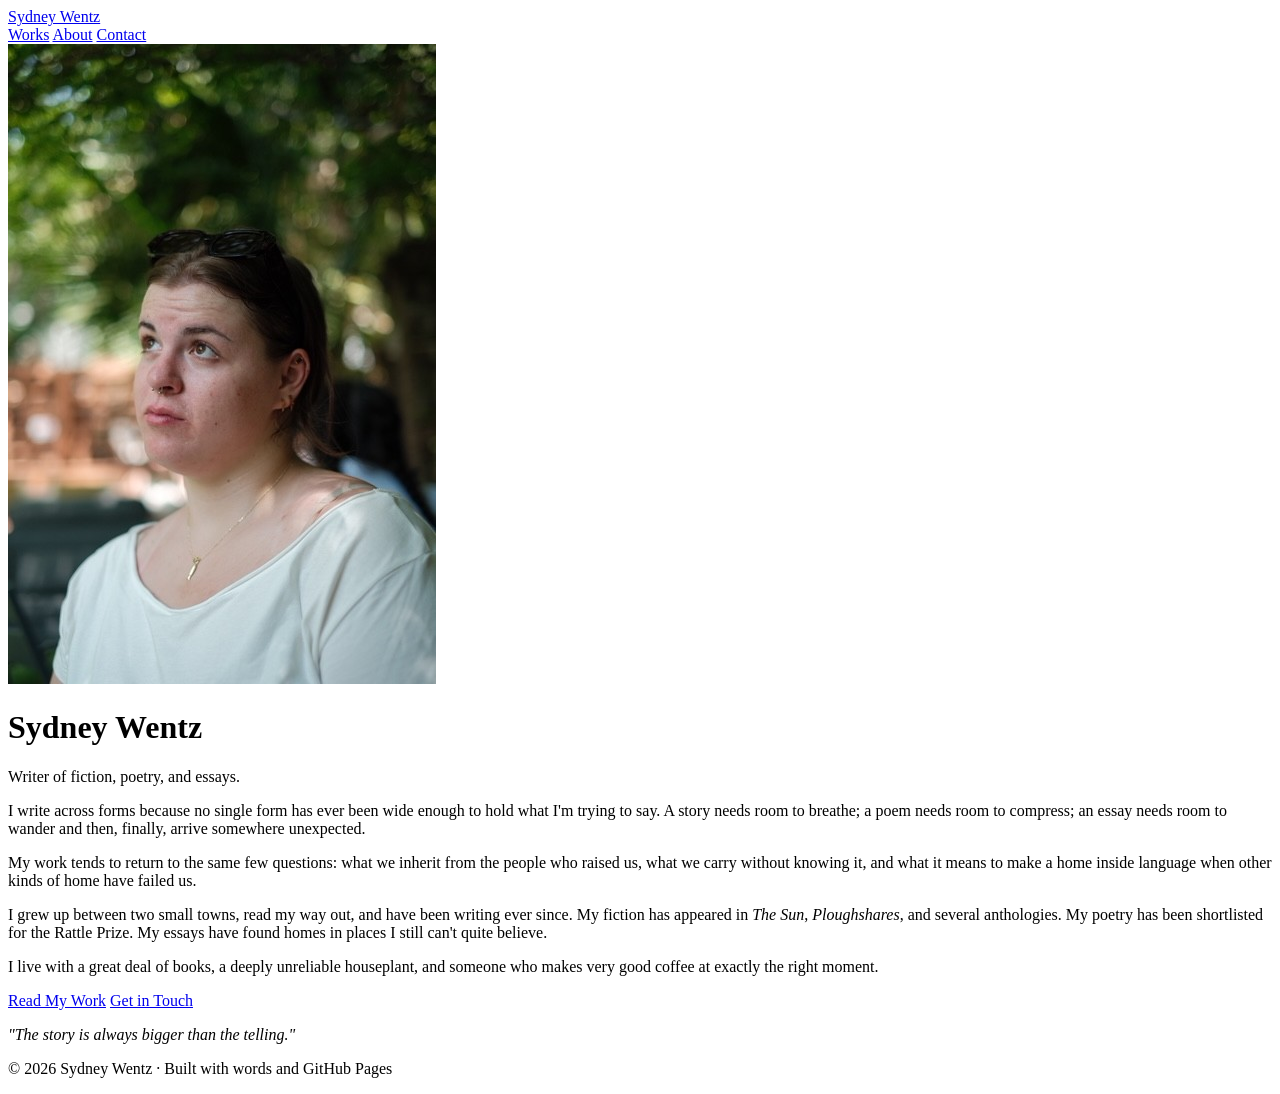
==== about.html @ af8fa5f4 "Add files via upload" ====
<!DOCTYPE html>
<html lang="en">
<head>
  <meta charset="UTF-8" />
  <meta name="viewport" content="width=device-width, initial-scale=1.0" />
  <title>About — Sydney Wentz</title>
  <link rel="preconnect" href="https://fonts.googleapis.com" />
  <link href="https://fonts.googleapis.com/css2?family=Cormorant+Garamond:ital,wght@0,300;0,400;0,600;1,300;1,400&family=Lato:wght@300;400&display=swap" rel="stylesheet" />
  <link rel="stylesheet" href="css/style.css" />
</head>
<body>

  <nav class="nav">
    <a href="index.html" class="nav-name">Sydney Wentz</a>
    <div class="nav-links">
      <a href="works.html">Works</a>
      <a href="about.html" class="active">About</a>
      <a href="mailto:swentz702@icloud.com">Contact</a>
    </div>
  </nav>

  <main class="about-page">
    <div class="about-portrait">
      <div class="portrait-placeholder" aria-label="Portrait of Sydney Wentz">
        <span class="portrait-initial">
          <img src="about_image.jpg">
        </span>
      </div>
    </div>

    <div class="about-text">
      <h1 class="about-name">Sydney Wentz</h1>
      <p class="about-tagline">Writer of fiction, poetry, and essays.</p>

      <p>I write across forms because no single form has ever been wide enough to hold what I'm trying to say. A story needs room to breathe; a poem needs room to compress; an essay needs room to wander and then, finally, arrive somewhere unexpected.</p>

      <p>My work tends to return to the same few questions: what we inherit from the people who raised us, what we carry without knowing it, and what it means to make a home inside language when other kinds of home have failed us.</p>

      <p>I grew up between two small towns, read my way out, and have been writing ever since. My fiction has appeared in <em>The Sun</em>, <em>Ploughshares</em>, and several anthologies. My poetry has been shortlisted for the Rattle Prize. My essays have found homes in places I still can't quite believe.</p>

      <p>I live with a great deal of books, a deeply unreliable houseplant, and someone who makes very good coffee at exactly the right moment.</p>

      <div class="about-links">
        <a href="works.html" class="btn">Read My Work</a>
        <a href="mailto:swentz702@icloud.com" class="btn btn-ghost">Get in Touch</a>
      </div>
    </div>
  </main>

  <footer class="footer">
    <p class="footer-quote"><em>"The story is always bigger than the telling."</em></p>
    <p class="footer-copy">© 2026 Sydney Wentz · Built with words and GitHub Pages</p>
  </footer>

</body>
</html>
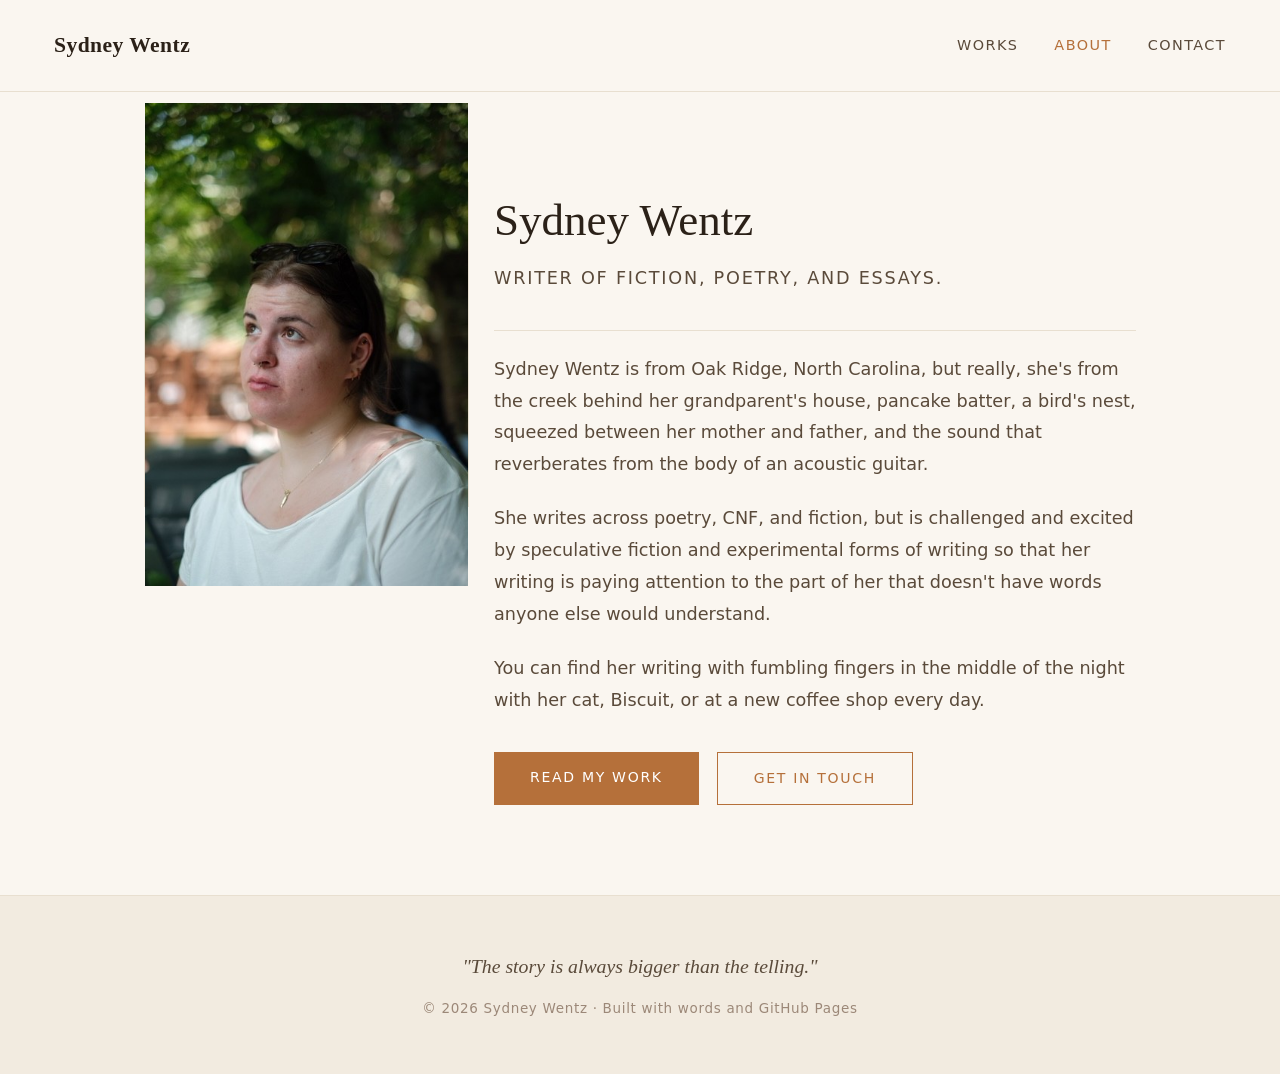
==== commit c32cab4c: "Update about.html Added BIO" ====
--- a/about.html
+++ b/about.html
@@ -32,13 +32,11 @@
       <h1 class="about-name">Sydney Wentz</h1>
       <p class="about-tagline">Writer of fiction, poetry, and essays.</p>
 
-      <p>I write across forms because no single form has ever been wide enough to hold what I'm trying to say. A story needs room to breathe; a poem needs room to compress; an essay needs room to wander and then, finally, arrive somewhere unexpected.</p>
+      <p>Sydney Wentz is from Oak Ridge, North Carolina, but really, she's from the creek behind her grandparent's house, pancake batter, a bird's nest, squeezed between her mother and father, and the sound that reverberates from the body of an acoustic guitar.</p>
 
-      <p>My work tends to return to the same few questions: what we inherit from the people who raised us, what we carry without knowing it, and what it means to make a home inside language when other kinds of home have failed us.</p>
+      <p>She writes across poetry, CNF, and fiction, but is challenged and excited by speculative fiction and experimental forms of writing so that her writing is paying attention to the part of her that doesn't have words anyone else would understand.</p>
 
-      <p>I grew up between two small towns, read my way out, and have been writing ever since. My fiction has appeared in <em>The Sun</em>, <em>Ploughshares</em>, and several anthologies. My poetry has been shortlisted for the Rattle Prize. My essays have found homes in places I still can't quite believe.</p>
-
-      <p>I live with a great deal of books, a deeply unreliable houseplant, and someone who makes very good coffee at exactly the right moment.</p>
+      <p>You can find her writing with fumbling fingers in the middle of the night with her cat, Biscuit, or at a new coffee shop every day.</p>
 
       <div class="about-links">
         <a href="works.html" class="btn">Read My Work</a>
--- a/css/style.css
+++ b/css/style.css
@@ -0,0 +1,610 @@
+/* ─── TOKENS ────────────────────────────────────────────── */
+:root {
+  --ink:       #2b2118;
+  --ink-soft:  #5a4a3a;
+  --ink-faint: #9c8878;
+  --paper:     #faf6f0;
+  --paper-mid: #f2ebe0;
+  --paper-dark:#e8dfd0;
+  --amber:     #b5703a;
+  --amber-pale:#f0e0cc;
+  --serif:     'Cormorant Garamond', Georgia, serif;
+  --sans:      'Lato', system-ui, sans-serif;
+  --max:       740px;
+  --wide:      1100px;
+}
+
+/* ─── RESET ─────────────────────────────────────────────── */
+*, *::before, *::after { box-sizing: border-box; margin: 0; padding: 0; }
+html { font-size: 18px; scroll-behavior: smooth; }
+
+body {
+  background: var(--paper);
+  color: var(--ink);
+  font-family: var(--sans);
+  font-weight: 300;
+  line-height: 1.7;
+  -webkit-font-smoothing: antialiased;
+}
+
+a { color: inherit; text-decoration: none; }
+img { max-width: 100%; display: block; }
+
+/* ─── NAV ────────────────────────────────────────────────── */
+.nav {
+  display: flex;
+  align-items: center;
+  justify-content: space-between;
+  padding: 1.5rem 3rem;
+  border-bottom: 1px solid var(--paper-dark);
+  position: sticky;
+  top: 0;
+  background: rgba(250, 246, 240, 0.95);
+  backdrop-filter: blur(8px);
+  z-index: 100;
+}
+
+.nav-name {
+  font-family: var(--serif);
+  font-size: 1.2rem;
+  font-weight: 600;
+  letter-spacing: 0.02em;
+  color: var(--ink);
+  transition: color .2s;
+}
+.nav-name:hover { color: var(--amber); }
+
+.nav-links {
+  display: flex;
+  gap: 2rem;
+}
+.nav-links a {
+  font-family: var(--sans);
+  font-size: 0.8rem;
+  font-weight: 400;
+  letter-spacing: 0.1em;
+  text-transform: uppercase;
+  color: var(--ink-soft);
+  transition: color .2s;
+}
+.nav-links a:hover,
+.nav-links a.active { color: var(--amber); }
+
+/* ─── HERO ───────────────────────────────────────────────── */
+.hero {
+  min-height: 85vh;
+  display: flex;
+  flex-direction: column;
+  justify-content: center;
+  align-items: flex-start;
+  padding: 6rem 3rem 4rem;
+  max-width: var(--wide);
+  margin: 0 auto;
+}
+
+.hero-eyebrow {
+  font-family: var(--sans);
+  font-size: 0.75rem;
+  letter-spacing: 0.18em;
+  text-transform: uppercase;
+  color: var(--amber);
+  margin-bottom: 1.5rem;
+}
+
+.hero-title {
+  font-family: var(--serif);
+  font-size: clamp(3rem, 7vw, 6rem);
+  font-weight: 300;
+  line-height: 1.08;
+  color: var(--ink);
+  margin-bottom: 1.5rem;
+}
+
+.hero-title em {
+  font-style: italic;
+  color: var(--amber);
+}
+
+.hero-sub {
+  font-size: 1.05rem;
+  color: var(--ink-soft);
+  max-width: 38ch;
+  margin-bottom: 2.5rem;
+  line-height: 1.7;
+}
+
+.hero-ornament {
+  display: flex;
+  align-items: center;
+  gap: 1rem;
+  margin-top: 4rem;
+  width: 100%;
+  max-width: 400px;
+}
+.ornament-line {
+  flex: 1;
+  height: 1px;
+  background: var(--paper-dark);
+}
+.ornament-leaf {
+  color: var(--amber);
+  font-size: 1.2rem;
+}
+
+/* ─── BUTTONS ────────────────────────────────────────────── */
+.btn {
+  display: inline-block;
+  padding: 0.75rem 2rem;
+  background: var(--amber);
+  color: #fff;
+  font-family: var(--sans);
+  font-size: 0.78rem;
+  letter-spacing: 0.12em;
+  text-transform: uppercase;
+  font-weight: 400;
+  transition: background .2s, transform .1s;
+}
+.btn:hover { background: var(--ink); transform: translateY(-1px); }
+
+.btn-ghost {
+  background: transparent;
+  color: var(--amber);
+  border: 1px solid var(--amber);
+}
+.btn-ghost:hover { background: var(--amber); color: #fff; }
+
+/* ─── SECTION LABEL ──────────────────────────────────────── */
+.section-label {
+  font-family: var(--sans);
+  font-size: 0.72rem;
+  letter-spacing: 0.2em;
+  text-transform: uppercase;
+  color: var(--ink-faint);
+  margin-bottom: 2.5rem;
+  padding-bottom: 1rem;
+  border-bottom: 1px solid var(--paper-dark);
+}
+
+/* ─── FEATURED CARDS ─────────────────────────────────────── */
+.featured {
+  max-width: var(--wide);
+  margin: 0 auto;
+  padding: 5rem 3rem;
+}
+
+.card-grid {
+  display: grid;
+  grid-template-columns: repeat(auto-fit, minmax(280px, 1fr));
+  gap: 2px;
+}
+
+.card {
+  display: flex;
+  flex-direction: column;
+  padding: 2.5rem;
+  background: var(--paper-mid);
+  border: 1px solid var(--paper-dark);
+  transition: background .2s, transform .2s;
+  cursor: pointer;
+}
+
+.card:hover {
+  background: var(--amber-pale);
+  transform: translateY(-3px);
+}
+
+.card-genre {
+  font-family: var(--sans);
+  font-size: 0.68rem;
+  letter-spacing: 0.18em;
+  text-transform: uppercase;
+  color: var(--amber);
+  margin-bottom: 1rem;
+}
+
+.card-title {
+  font-family: var(--serif);
+  font-size: 1.5rem;
+  font-weight: 400;
+  line-height: 1.2;
+  margin-bottom: 1rem;
+  color: var(--ink);
+}
+
+.card-excerpt {
+  font-size: 0.9rem;
+  color: var(--ink-soft);
+  line-height: 1.65;
+  flex: 1;
+}
+
+.card-read {
+  display: block;
+  margin-top: 1.5rem;
+  font-size: 0.8rem;
+  letter-spacing: 0.08em;
+  color: var(--amber);
+  font-weight: 400;
+}
+
+/* ─── GENRES STRIP ───────────────────────────────────────── */
+.genres-strip {
+  display: flex;
+  align-items: center;
+  justify-content: center;
+  gap: 3rem;
+  padding: 4rem 3rem;
+  background: var(--ink);
+}
+
+.genre-item {
+  display: flex;
+  flex-direction: column;
+  align-items: center;
+  gap: 0.4rem;
+  transition: transform .2s;
+}
+.genre-item:hover { transform: translateY(-2px); }
+
+.genre-name {
+  font-family: var(--serif);
+  font-size: 1.4rem;
+  color: var(--paper);
+  font-weight: 300;
+  letter-spacing: 0.02em;
+}
+
+.genre-count {
+  font-family: var(--sans);
+  font-size: 0.68rem;
+  color: var(--amber);
+  letter-spacing: 0.12em;
+  text-transform: uppercase;
+}
+
+.genre-divider {
+  color: var(--amber);
+  font-size: 1rem;
+  opacity: 0.6;
+}
+
+/* ─── PAGE HEADER ────────────────────────────────────────── */
+.page-header {
+  max-width: var(--wide);
+  margin: 0 auto;
+  padding: 5rem 3rem 3rem;
+  border-bottom: 1px solid var(--paper-dark);
+}
+
+.page-title {
+  font-family: var(--serif);
+  font-size: clamp(2.5rem, 5vw, 4rem);
+  font-weight: 300;
+  line-height: 1.1;
+  margin-bottom: 0.5rem;
+}
+
+.page-sub {
+  color: var(--ink-soft);
+  font-size: 1rem;
+}
+
+/* ─── FILTER BAR ─────────────────────────────────────────── */
+.filter-bar {
+  max-width: var(--wide);
+  margin: 0 auto;
+  padding: 1.5rem 3rem;
+  display: flex;
+  gap: 0.5rem;
+  border-bottom: 1px solid var(--paper-dark);
+}
+
+.filter-btn {
+  background: none;
+  border: 1px solid var(--paper-dark);
+  padding: 0.4rem 1rem;
+  font-family: var(--sans);
+  font-size: 0.72rem;
+  letter-spacing: 0.1em;
+  text-transform: uppercase;
+  color: var(--ink-soft);
+  cursor: pointer;
+  transition: all .15s;
+}
+.filter-btn:hover,
+.filter-btn.active {
+  background: var(--amber);
+  border-color: var(--amber);
+  color: #fff;
+}
+
+/* ─── WORKS LIST ─────────────────────────────────────────── */
+.works-list {
+  max-width: var(--wide);
+  margin: 0 auto;
+  padding: 0 3rem 5rem;
+}
+
+.work-row {
+  display: grid;
+  grid-template-columns: 10rem 1fr auto;
+  gap: 2rem;
+  align-items: start;
+  padding: 2.5rem 0;
+  border-bottom: 1px solid var(--paper-dark);
+  transition: background .15s;
+}
+
+.work-row[style*="display: none"] { display: none !important; }
+
+.work-meta {
+  display: flex;
+  flex-direction: column;
+  gap: 0.3rem;
+  padding-top: 0.2rem;
+}
+
+.work-genre {
+  font-family: var(--sans);
+  font-size: 0.68rem;
+  letter-spacing: 0.15em;
+  text-transform: uppercase;
+  color: var(--amber);
+}
+
+.work-date {
+  font-size: 0.8rem;
+  color: var(--ink-faint);
+}
+
+.work-title {
+  font-family: var(--serif);
+  font-size: 1.4rem;
+  font-weight: 400;
+  margin-bottom: 0.5rem;
+}
+.work-title a {
+  transition: color .2s;
+}
+.work-title a:hover { color: var(--amber); }
+
+.work-desc {
+  font-size: 0.9rem;
+  color: var(--ink-soft);
+  line-height: 1.65;
+  max-width: 52ch;
+}
+
+.work-read {
+  font-size: 0.8rem;
+  color: var(--amber);
+  white-space: nowrap;
+  padding-top: 0.25rem;
+  transition: color .2s;
+}
+.work-read:hover { color: var(--ink); }
+
+/* ─── ABOUT PAGE ─────────────────────────────────────────── */
+.about-page {
+  max-width: var(--wide);
+  margin: 0 auto;
+  padding: 5rem 3rem;
+  display: grid;
+  grid-template-columns: 260px 1fr;
+  gap: 5rem;
+  align-items: start;
+}
+
+.portrait-placeholder {
+  width: 325px;
+  height: 325px;
+  background: var(--paper-dark);
+  display: flex;
+  align-items: center;
+  justify-content: center;
+  border: 1px solid var(--paper-dark);
+}
+
+.portrait-initial {
+  font-family: var(--serif);
+  font-size: 5rem;
+  color: var(--ink-faint);
+  font-style: italic;
+}
+
+.about-name {
+  font-family: var(--serif);
+  font-size: 2.5rem;
+  font-weight: 300;
+  margin-bottom: 0.25rem;
+}
+
+.about-tagline {
+  color: var(--amber);
+  font-size: 0.85rem;
+  letter-spacing: 0.1em;
+  text-transform: uppercase;
+  margin-bottom: 2rem;
+  padding-bottom: 2rem;
+  border-bottom: 1px solid var(--paper-dark);
+}
+
+.about-text p {
+  color: var(--ink-soft);
+  margin-bottom: 1.25rem;
+  line-height: 1.8;
+  font-size: 0.98rem;
+}
+
+.about-links {
+  display: flex;
+  gap: 1rem;
+  margin-top: 2rem;
+}
+
+/* ─── READING PAGE ───────────────────────────────────────── */
+.reading-article {
+  max-width: var(--max);
+  margin: 0 auto;
+  padding: 4rem 2rem 6rem;
+}
+
+.reading-header {
+  text-align: center;
+  margin-bottom: 4rem;
+}
+
+.reading-genre {
+  display: inline-block;
+  font-family: var(--sans);
+  font-size: 0.68rem;
+  letter-spacing: 0.2em;
+  text-transform: uppercase;
+  color: var(--amber);
+  margin-bottom: 1.5rem;
+}
+
+.reading-title {
+  font-family: var(--serif);
+  font-size: clamp(2rem, 5vw, 3.2rem);
+  font-weight: 300;
+  line-height: 1.12;
+  margin-bottom: 1rem;
+}
+
+.reading-byline {
+  font-size: 0.85rem;
+  color: var(--ink-faint);
+  letter-spacing: 0.04em;
+}
+
+.reading-ornament {
+  color: var(--amber);
+  font-size: 1.4rem;
+  margin-top: 2rem;
+  opacity: 0.7;
+}
+
+.reading-body {
+  font-family: var(--serif);
+  font-size: 1.18rem;
+  line-height: 1.85;
+  color: var(--ink);
+}
+
+.reading-body p {
+  margin-bottom: 1.5rem;
+}
+
+.reading-body em { color: var(--amber); }
+
+/* Poetry specific */
+.reading-poetry p {
+  font-size: 1.1rem;
+  line-height: 1.6;
+}
+
+.poem-section {
+  margin-bottom: 3rem;
+}
+
+.poem-number {
+  font-family: var(--sans);
+  font-size: 0.72rem;
+  letter-spacing: 0.15em;
+  text-transform: uppercase;
+  color: var(--amber);
+  font-weight: 400;
+  margin-bottom: 1.2rem;
+}
+
+.reading-footer {
+  text-align: center;
+  margin-top: 4rem;
+  padding-top: 3rem;
+  border-top: 1px solid var(--paper-dark);
+}
+
+/* ─── FOOTER ─────────────────────────────────────────────── */
+.footer {
+  background: var(--paper-mid);
+  border-top: 1px solid var(--paper-dark);
+  text-align: center;
+  padding: 3rem;
+}
+
+.footer-quote {
+  font-family: var(--serif);
+  font-size: 1.1rem;
+  color: var(--ink-soft);
+  margin-bottom: 0.75rem;
+}
+
+.footer-copy {
+  font-size: 0.75rem;
+  color: var(--ink-faint);
+  letter-spacing: 0.05em;
+}
+
+/* ─── EMPTY STATE ────────────────────────────────────────── */
+.empty-note {
+  color: var(--ink-faint);
+  font-size: 0.9rem;
+  padding: 2rem 0;
+  font-style: italic;
+}
+.empty-note a { color: var(--amber); text-decoration: underline; }
+
+/* ─── PDF VIEWER ─────────────────────────────────────────── */
+.pdf-viewer {
+  margin: 2rem 0 3rem;
+  display: flex;
+  flex-direction: column;
+  align-items: center;
+  gap: 1rem;
+}
+
+.pdf-frame {
+  width: 100%;
+  height: 80vh;
+  min-height: 500px;
+  border: 1px solid var(--paper-dark);
+  background: var(--paper-mid);
+}
+
+.pdf-download {
+  font-family: var(--sans);
+  font-size: 0.78rem;
+  letter-spacing: 0.1em;
+  text-transform: uppercase;
+  color: var(--amber);
+  border: 1px solid var(--amber);
+  padding: 0.5rem 1.25rem;
+  transition: all .2s;
+}
+.pdf-download:hover {
+  background: var(--amber);
+  color: #fff;
+}
+
+/* ─── RESPONSIVE ─────────────────────────────────────────── */
+@media (max-width: 768px) {
+  .nav { padding: 1.2rem 1.5rem; }
+  .hero { padding: 4rem 1.5rem 3rem; min-height: 70vh; }
+  .featured { padding: 3rem 1.5rem; }
+  .genres-strip { flex-direction: column; gap: 2rem; }
+  .genre-divider { display: none; }
+  .page-header { padding: 3rem 1.5rem 2rem; }
+  .filter-bar { padding: 1rem 1.5rem; flex-wrap: wrap; }
+  .works-list { padding: 0 1.5rem 3rem; }
+  .work-row { grid-template-columns: 1fr; gap: 0.5rem; }
+  .work-read { justify-self: start; }
+  .about-page { grid-template-columns: 1fr; gap: 2rem; padding: 3rem 1.5rem; }
+  .portrait-placeholder { width: 140px; height: 170px; }
+  .about-links { flex-direction: column; }
+  .reading-article { padding: 3rem 1.5rem 4rem; }
+}
+
+@media (prefers-reduced-motion: reduce) {
+  * { transition: none !important; animation: none !important; }
+}
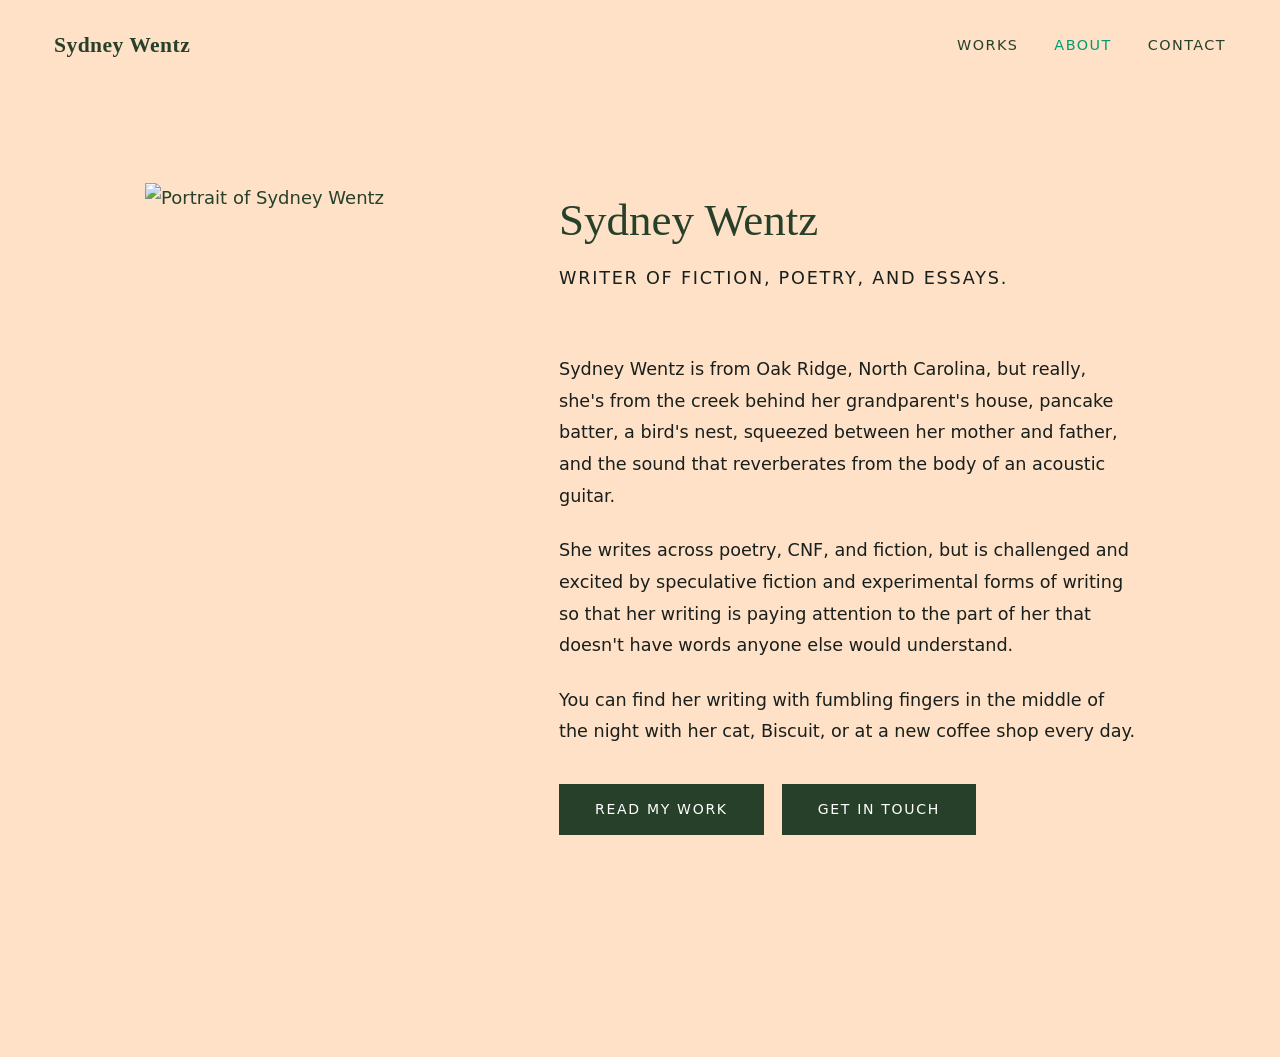
==== commit caa8fef9: "ASHKBJDFqaw" ====
--- a/about.html
+++ b/about.html
@@ -15,18 +15,16 @@
     <div class="nav-links">
       <a href="works.html">Works</a>
       <a href="about.html" class="active">About</a>
-      <a href="mailto:swentz702@icloud.com">Contact</a>
+      <a href="mailto:wentzs12@outlook.com">Contact</a>
     </div>
   </nav>
 
   <main class="about-page">
     <div class="about-portrait">
-      <div class="portrait-placeholder" aria-label="Portrait of Sydney Wentz">
-        <span class="portrait-initial">
-          <img src="about_image.jpg">
-        </span>
-      </div>
-    </div>
+  <div class="portrait-placeholder" aria-label="Portrait of Sydney Wentz">
+    <img src="about_image.jpeg" alt="Portrait of Sydney Wentz" />
+  </div>
+</div>
 
     <div class="about-text">
       <h1 class="about-name">Sydney Wentz</h1>
@@ -40,13 +38,12 @@
 
       <div class="about-links">
         <a href="works.html" class="btn">Read My Work</a>
-        <a href="mailto:swentz702@icloud.com" class="btn btn-ghost">Get in Touch</a>
+        <a href="mailto:wentzs12@outlook.com" class="btn">Get in Touch</a>
       </div>
     </div>
   </main>
 
   <footer class="footer">
-    <p class="footer-quote"><em>"The story is always bigger than the telling."</em></p>
     <p class="footer-copy">© 2026 Sydney Wentz · Built with words and GitHub Pages</p>
   </footer>
 
--- a/css/style.css
+++ b/css/style.css
@@ -1,13 +1,13 @@
 /* ─── TOKENS ────────────────────────────────────────────── */
 :root {
-  --ink:       #2b2118;
-  --ink-soft:  #5a4a3a;
-  --ink-faint: #9c8878;
-  --paper:     #faf6f0;
-  --paper-mid: #f2ebe0;
-  --paper-dark:#e8dfd0;
-  --amber:     #b5703a;
-  --amber-pale:#f0e0cc;
+  --ink:       #274029;
+  --ink-soft:  #0353A4;
+  --ink-faint: #181F1C;
+  --paper:     #FEE1C7;
+  --paper-mid: #FEE1C7;
+  --paper-dark:#FEE1C7;
+  --amber:     #181F1C;
+  --amber-pale:#181F1C;
   --serif:     'Cormorant Garamond', Georgia, serif;
   --sans:      'Lato', system-ui, sans-serif;
   --max:       740px;
@@ -39,7 +39,7 @@
   border-bottom: 1px solid var(--paper-dark);
   position: sticky;
   top: 0;
-  background: rgba(250, 246, 240, 0.95);
+  background: var(--paper);
   backdrop-filter: blur(8px);
   z-index: 100;
 }
@@ -52,23 +52,23 @@
   color: var(--ink);
   transition: color .2s;
 }
-.nav-name:hover { color: var(--amber); }
+.nav-name:hover { color: #009B72; }
 
 .nav-links {
   display: flex;
   gap: 2rem;
 }
 .nav-links a {
-  font-family: var(--sans);
+  font-family: var(--ink);
   font-size: 0.8rem;
   font-weight: 400;
   letter-spacing: 0.1em;
   text-transform: uppercase;
-  color: var(--ink-soft);
+  color: var(--ink);
   transition: color .2s;
 }
 .nav-links a:hover,
-.nav-links a.active { color: var(--amber); }
+.nav-links a.active { color: #009B72; }
 
 /* ─── HERO ───────────────────────────────────────────────── */
 .hero {
@@ -84,7 +84,7 @@
 
 .hero-eyebrow {
   font-family: var(--sans);
-  font-size: 0.75rem;
+  font-size: 3rem;
   letter-spacing: 0.18em;
   text-transform: uppercase;
   color: var(--amber);
@@ -107,7 +107,7 @@
 
 .hero-sub {
   font-size: 1.05rem;
-  color: var(--ink-soft);
+  color: var(--ink);
   max-width: 38ch;
   margin-bottom: 2.5rem;
   line-height: 1.7;
@@ -135,7 +135,7 @@
 .btn {
   display: inline-block;
   padding: 0.75rem 2rem;
-  background: var(--amber);
+  background: var(--ink);
   color: #fff;
   font-family: var(--sans);
   font-size: 0.78rem;
@@ -144,14 +144,39 @@
   font-weight: 400;
   transition: background .2s, transform .1s;
 }
-.btn:hover { background: var(--ink); transform: translateY(-1px); }
+.btn:hover { background: #009B72; transform: translateY(-1px); }
 
 .btn-ghost {
   background: transparent;
   color: var(--amber);
   border: 1px solid var(--amber);
 }
-.btn-ghost:hover { background: var(--amber); color: #fff; }
+.btn-ghost:hover { background: #009B72; color: #fff; }
+
+
+
+.btn_home {
+  display: flex;
+  padding: 0.75rem 2rem;
+  background: var(--ink);
+  color: #fff;
+  font-family: var(--sans);
+  font-size: 2rem;
+  letter-spacing: 0.12em;
+  text-transform: uppercase;
+  font-weight: 400;
+  transition: background .2s, transform .1s;
+  justify-content: center; /* Align horizontally */
+  align-items: center; 
+}
+.btn_home:hover { background: #009B72; transform: translateY(-1px); }
+
+.btn_home-ghost {
+  background: transparent;
+  color: var(--amber);
+  border: 1px solid var(--amber);
+}
+.btn_home-ghost:hover { background: var(--amber); color: #fff; }
 
 /* ─── SECTION LABEL ──────────────────────────────────────── */
 .section-label {
@@ -213,7 +238,7 @@
 
 .card-excerpt {
   font-size: 0.9rem;
-  color: var(--ink-soft);
+  color: var(--ink);
   line-height: 1.65;
   flex: 1;
 }
@@ -285,7 +310,7 @@
 }
 
 .page-sub {
-  color: var(--ink-soft);
+  color: var(--ink);
   font-size: 1rem;
 }
 
@@ -307,14 +332,14 @@
   font-size: 0.72rem;
   letter-spacing: 0.1em;
   text-transform: uppercase;
-  color: var(--ink-soft);
+  color: var(--ink);
   cursor: pointer;
   transition: all .15s;
 }
 .filter-btn:hover,
 .filter-btn.active {
-  background: var(--amber);
-  border-color: var(--amber);
+  background: var(--ink);
+  border-color: var(--ink);
   color: #fff;
 }
 
@@ -370,7 +395,7 @@
 
 .work-desc {
   font-size: 0.9rem;
-  color: var(--ink-soft);
+  color: var(--ink);
   line-height: 1.65;
   max-width: 52ch;
 }
@@ -390,19 +415,24 @@
   margin: 0 auto;
   padding: 5rem 3rem;
   display: grid;
-  grid-template-columns: 260px 1fr;
+  grid-template-columns: minmax(200px, 325px) 1fr;
   gap: 5rem;
-  align-items: start;
+  align-items: stretch; /* was: start */
 }
 
 .portrait-placeholder {
-  width: 325px;
-  height: 325px;
+  width: 100%;
+  height: 100%;          /* was: aspect-ratio: 2 / 3 */
   background: var(--paper-dark);
-  display: flex;
-  align-items: center;
-  justify-content: center;
   border: 1px solid var(--paper-dark);
+  overflow: hidden;
+}
+
+.portrait-placeholder img {
+  width: 100%;
+  height: 100%;
+  object-fit: cover;
+  display: block;
 }
 
 .portrait-initial {
@@ -430,7 +460,7 @@
 }
 
 .about-text p {
-  color: var(--ink-soft);
+  color: var(--amber-pale);
   margin-bottom: 1.25rem;
   line-height: 1.8;
   font-size: 0.98rem;
@@ -536,13 +566,13 @@
 .footer-quote {
   font-family: var(--serif);
   font-size: 1.1rem;
-  color: var(--ink-soft);
+  color: var(--ink);
   margin-bottom: 0.75rem;
 }
 
 .footer-copy {
   font-size: 0.75rem;
-  color: var(--ink-faint);
+  color: var(--paper);
   letter-spacing: 0.05em;
 }
 
@@ -599,8 +629,8 @@
   .works-list { padding: 0 1.5rem 3rem; }
   .work-row { grid-template-columns: 1fr; gap: 0.5rem; }
   .work-read { justify-self: start; }
-  .about-page { grid-template-columns: 1fr; gap: 2rem; padding: 3rem 1.5rem; }
-  .portrait-placeholder { width: 140px; height: 170px; }
+  .about-page { grid-template-columns: 1fr; gap: 2rem; padding: 3rem 1.5rem; align-items: start; }
+  .portrait-placeholder { height: auto; aspect-ratio: 2 / 3; max-width: 220px; margin: 0 auto; }
   .about-links { flex-direction: column; }
   .reading-article { padding: 3rem 1.5rem 4rem; }
 }
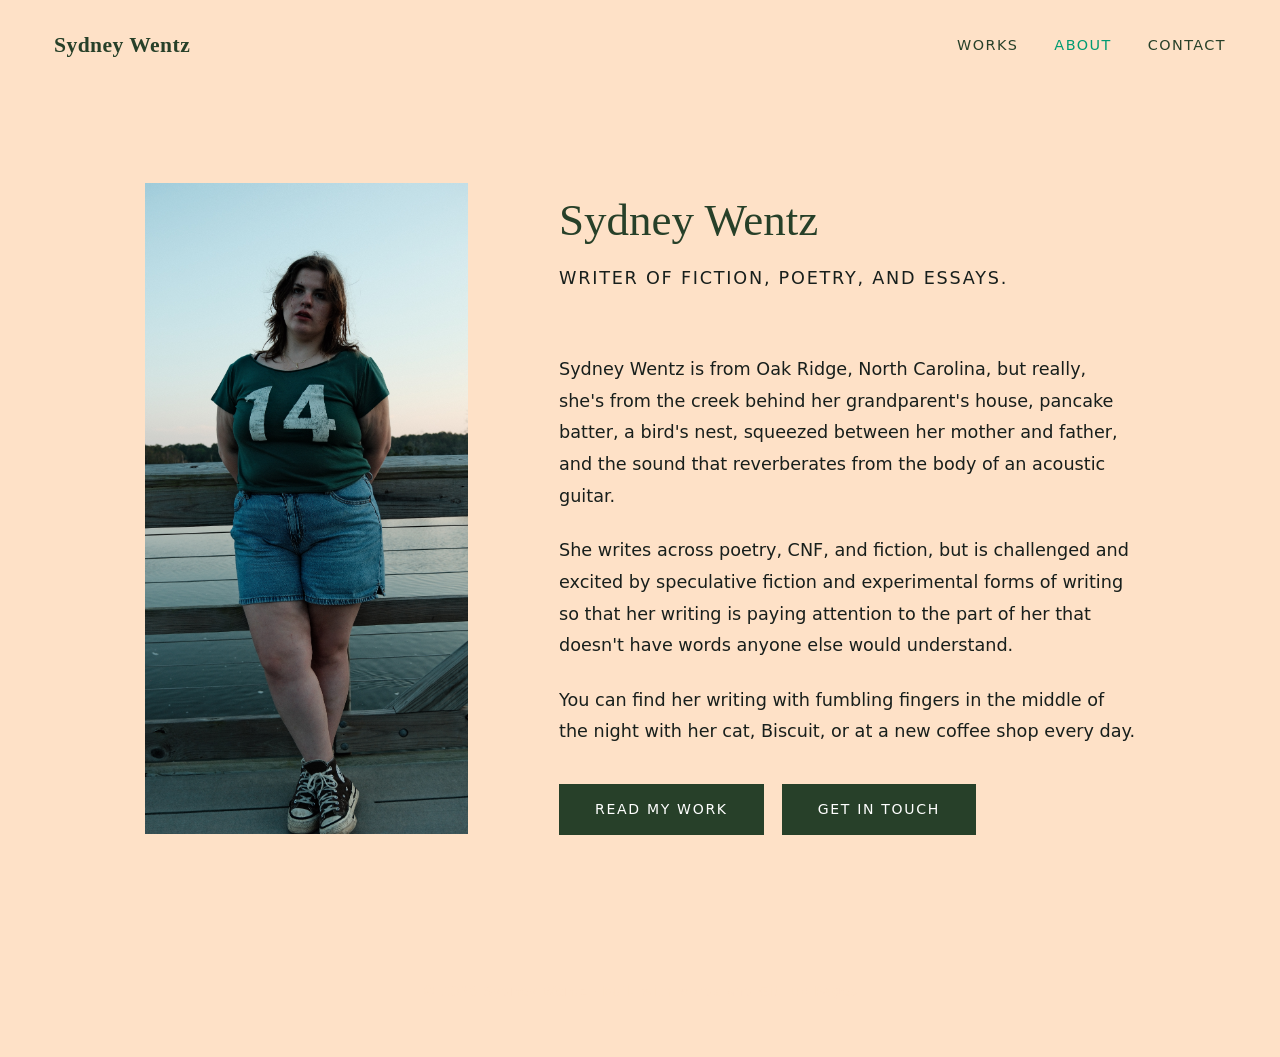
==== commit 7e40ea86: "Change image file extension from jpeg to JPEG" ====
--- a/about.html
+++ b/about.html
@@ -22,7 +22,7 @@
   <main class="about-page">
     <div class="about-portrait">
   <div class="portrait-placeholder" aria-label="Portrait of Sydney Wentz">
-    <img src="about_image.jpeg" alt="Portrait of Sydney Wentz" />
+    <img src="about_image.JPEG" alt="Portrait of Sydney Wentz" />
   </div>
 </div>
 
--- a/css/style.css
+++ b/css/style.css
@@ -519,7 +519,7 @@
   font-family: var(--serif);
   font-size: 1.18rem;
   line-height: 1.85;
-  color: var(--ink);
+  color: var(--amber);
 }
 
 .reading-body p {
